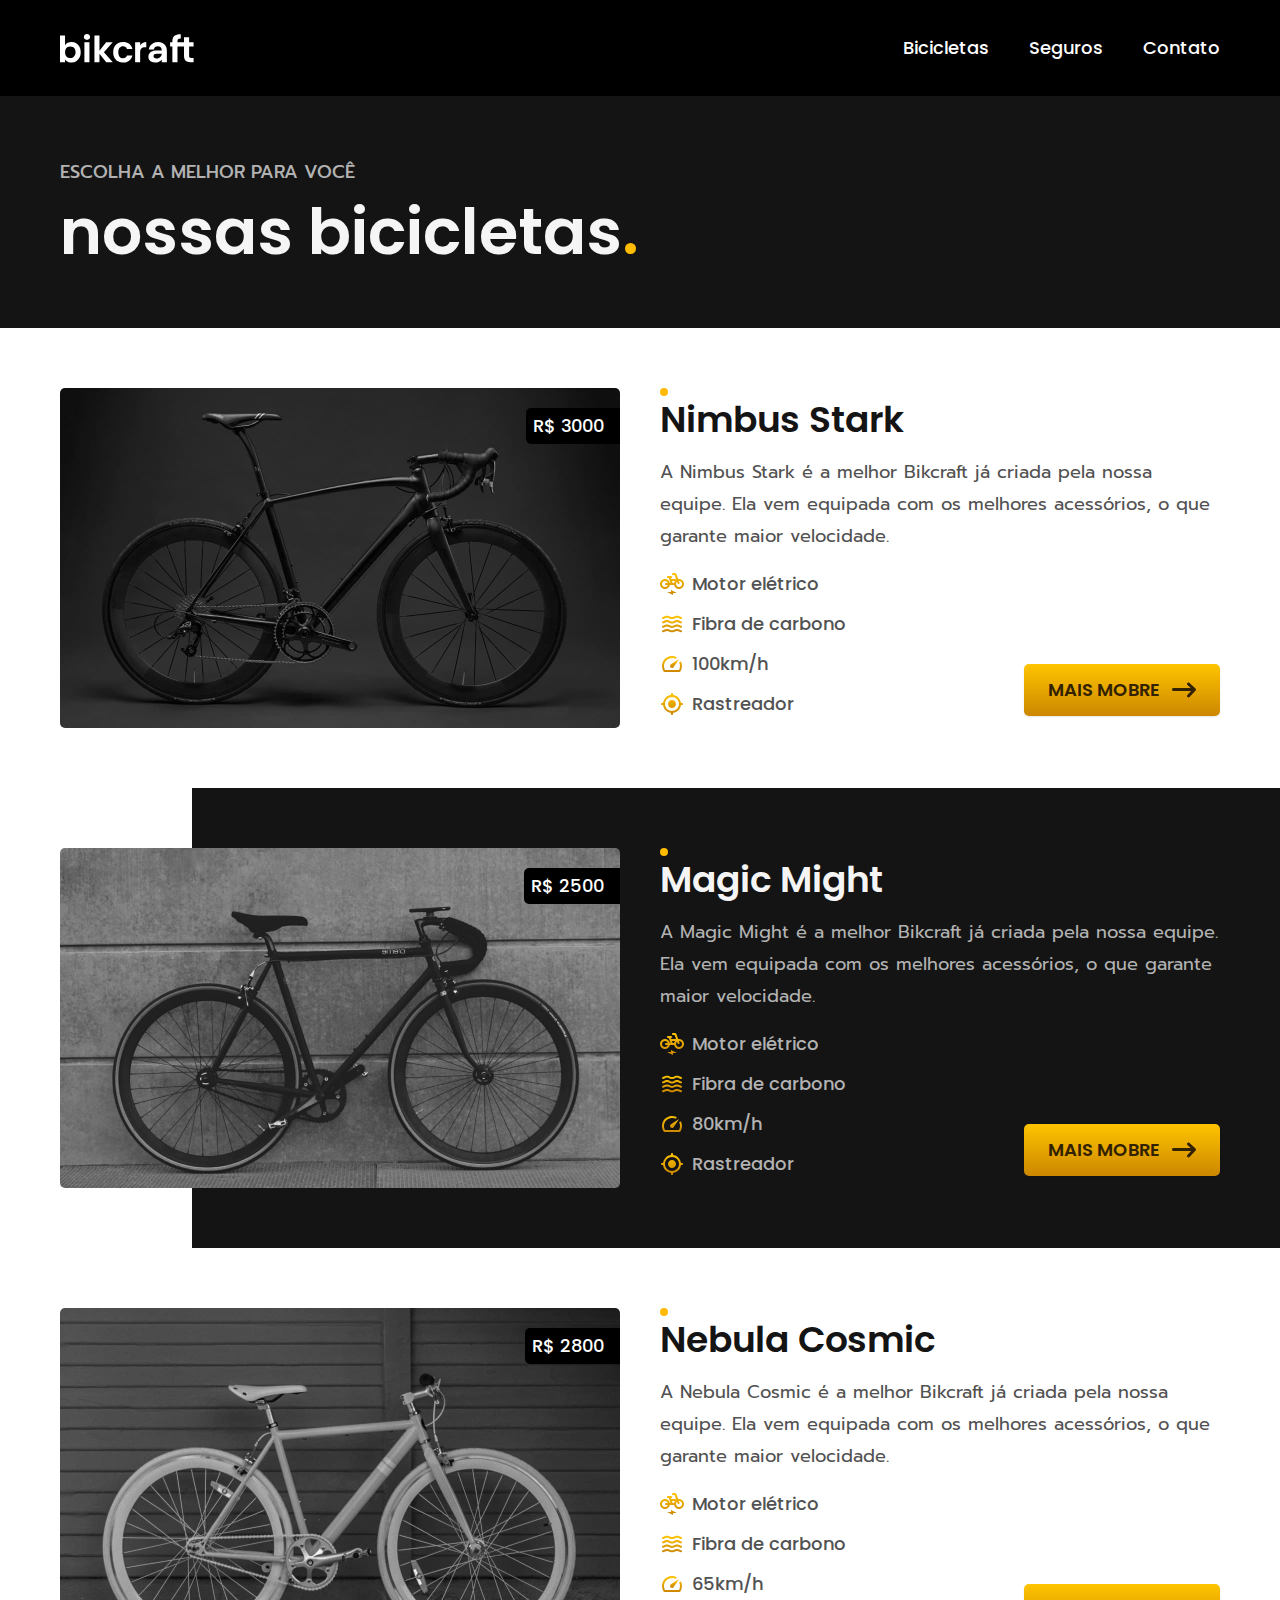
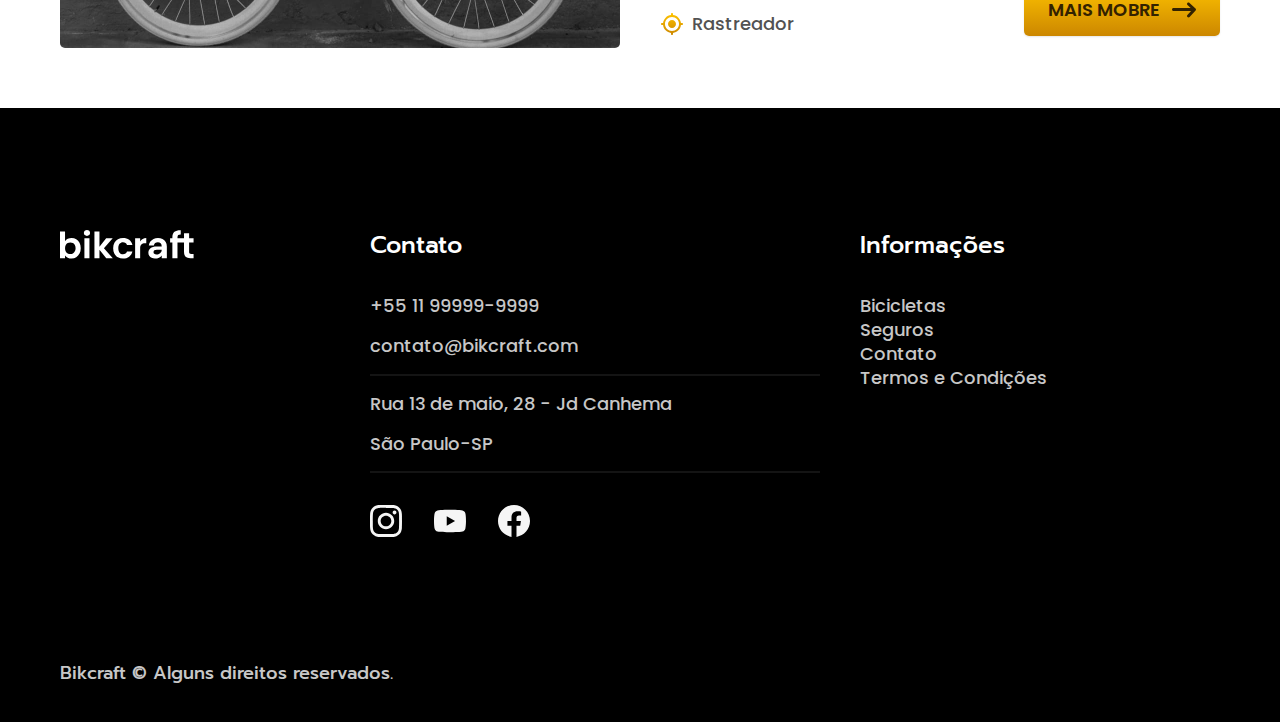
==== bicicletas.html @ c0b7e6fe "seguros e termos" ====
<!DOCTYPE html>
<html lang="pt-br">

<head>
  <meta charset="UTF-8">
  <meta name="viewport" content="width=device-width, initial-scale=1.0">
  <title>Bicicletas | Bikcraft</title>
  <meta nome="description" content="Bicicletas elétricas de alta precisão e qualidade,  feitas sob medida para o cliente. Explore o mundo na sua velocidade com a Bikcraft.">

  <link rel="stylesheet" href="/css/style.css">
  <link rel="preconnect" href="https://fonts.googleapis.com">
  <link rel="preconnect" href="https://fonts.gstatic.com" crossorigin>
  <link href="https://fonts.googleapis.com/css2?family=Poppins:wght@300;400;600&family=Prompt:wght@300;400;500&display=swap" rel="stylesheet">
  <link rel="preconnect" href="https://fonts.googleapis.com">
  <link rel="preconnect" href="https://fonts.gstatic.com" crossorigin>
  <link href="https://fonts.googleapis.com/css2?family=Merriweather:wght@900&display=swap" rel="stylesheet">
</head>

<body id="bibicletas">
  <header class="header-bg">
    <div class="header container">
      <a href="./">
        <img src="./img/bikcraft.svg" alt="Bikcraft">
      </a>
      <nav aria-label="primaria">
        <ul class="header-menu fonte-1-p c-0">
          <li><a href="./bicicletas.html">Bicicletas</a></li>
          <li><a href="./seguros.html">Seguros</a></li>
          <li><a href="./contato.html">Contato</a></li>
        </ul>
      </nav>
    </div>
  </header>

  <main>
    <div class="titulo-bg">
      <div class="titulo container">
        <p class="fonte-2-pp c-4">escolha a melhor para você</p>
        <h1 class="fonte-1-xg c-1">nossas bicicletas<span class="p-1">.</span></h1>
      </div>
    </div>

    <div class="bicicletas container">
      <div class="bicicletas-imagem">
        <img src="./img/bicicletas/Nimbus-bicicletas.jpg" alt=" Bicicleta Nimbus Stark">
        <span class="fonte-1-p c-0">R$ 3000</span>
      </div>
      <div class="bicicletas-conteudo">
        <h2 class="fonte-1-gg c-12">Nimbus Stark</h2>
        <p class="fonte-2-xp c-9">A Nimbus Stark é a melhor Bikcraft já criada pela nossa equipe. Ela vem equipada com os melhores acessórios, o que garante maior velocidade.</p>
        <ul class="fonte-1-p c-9">
          <li><img src="./img/icones/eletrica.svg" alt="">Motor elétrico</li>
          <li><img src="./img/icones/carbono.svg" alt="">Fibra de carbono</li>
          <li><img src="./img/icones/velocidade.svg" alt="">100km/h</li>
          <li><img src="./img/icones/rastreador.svg" alt="">Rastreador</li>
        </ul>
        <a class="botao seta" href="./bicicletas/nimbus.html">Mais Mobre</a>
      </div>
    </div>

    <div class="bicicletas-bg">
      <div class="bicicletas container">
        <div class="bicicletas-imagem">
          <img src="./img/bicicletas/magic-bicicletas.jpg" alt=" Bicicleta Magic Might">
          <span class="fonte-1-p c-0">R$ 2500</span>
        </div>
        <div class="bicicletas-conteudo">
          <h2 class="fonte-1-gg c-1">Magic Might</h2>
          <p class="fonte-2-xp c-4">A Magic Might é a melhor Bikcraft já criada pela nossa equipe. Ela vem equipada com os melhores acessórios, o que garante maior velocidade.</p>
          <ul class="fonte-1-p c-4">
            <li><img src="./img/icones/eletrica.svg" alt="">Motor elétrico</li>
            <li><img src="./img/icones/carbono.svg" alt="">Fibra de carbono</li>
            <li><img src="./img/icones/velocidade.svg" alt="">80km/h</li>
            <li><img src="./img/icones/rastreador.svg" alt="">Rastreador</li>
          </ul>
          <a class="botao seta" href="./bicicletas/magic.html">Mais Mobre</a>
        </div>
      </div>
    </div>

    <div class="bicicletas container">
      <div class="bicicletas-imagem">
        <img src="./img/bicicletas/nebula-bicicletas.jpg" alt=" Bicicleta Nebula Cosmic">
        <span class="fonte-1-p c-0">R$ 2800</span>
      </div>
      <div class="bicicletas-conteudo">
        <h2 class="fonte-1-gg c-12">Nebula Cosmic</h2>
        <p class="fonte-2-xp c-9">A Nebula Cosmic é a melhor Bikcraft já criada pela nossa equipe. Ela vem equipada com os melhores acessórios, o que garante maior velocidade.</p>
        <ul class="fonte-1-p c-9">
          <li><img src="./img/icones/eletrica.svg" alt="">Motor elétrico</li>
          <li><img src="./img/icones/carbono.svg" alt="">Fibra de carbono</li>
          <li><img src="./img/icones/velocidade.svg" alt="">65km/h</li>
          <li><img src="./img/icones/rastreador.svg" alt="">Rastreador</li>
        </ul>
        <a class="botao seta" href="./bicicletas/nebula.html">Mais Mobre</a>
      </div>
    </div>
  </main>


  <footer class="footer-bg">
    <div class="footer container">
      <img class="footer-logo" src="./img/bikcraft.svg" alt="Bikcraft">
      <div class="footer-contato">
        <h3 class="fonte-2-g c-0">Contato</h3>
        <ul class="fonte-1-p c-3">
          <li><a href="tel:+5511999999999">+55 11 99999-9999</a></li>
          <li><a href="mailto:contato@bikcraft.com">contato@bikcraft.com</a></li>
          <li>Rua 13 de maio, 28 - Jd Canhema</li>
          <li>São Paulo-SP</li>
        </ul>
        <div class="footer-redes">
          <a href="./">
            <img src="./img/redes/instagram.svg" alt="">
          </a>
          <a href="./">
            <img src="./img/redes/youtube.svg" alt="">
          </a>
          <a href="./">
            <img src="./img/redes/facebook.svg" alt="">
          </a>
        </div>
      </div>
      <div class="footer-informacoes">
        <h3 class="fonte-2-g c-0">Informações</h3>
        <nav>
          <ul class="fonte-1-p c-3">
            <li><a href="./bicicletas.html">Bicicletas</a></li>
            <li><a href="./seguros.html">Seguros</a></li>
            <li><a href="./contato.html">Contato</a></li>
            <li><a href="./Termos.html">Termos e Condições</a></li>
          </ul>
        </nav>
      </div>
      <p class=" footer-copy fonte-2-pp c-3">Bikcraft © Alguns direitos reservados.</p>
    </div>
  </footer>
</body>

</html>
---- css/style.css ----
/* algumas formatação do vs */
@import "./global/gloabal.css";
/* componetes global como o btn */
@import "./global/componentes.css";

@import "./global/tipografia.css";
@import "./global/cores.css";

@import "./global/header.css";
@import "./global/footer.css";

/* page home */
@import "./home/introducao.css";
@import "./bicicleta/bicicletas-lista.css";
@import "./home/tecnologia.css";
@import "./home/parceiros.css";
@import "./home/depoimento.css";

/* Bicicletas */
@import "./bicicleta/bicicletas.css";

/* seguros */
@import "./seguros/seguros.css";
@import "./seguros/vantagens.css";
@import "./seguros/perguntas.css";

/* Termos e condições */
@import "./termos/termos.css";
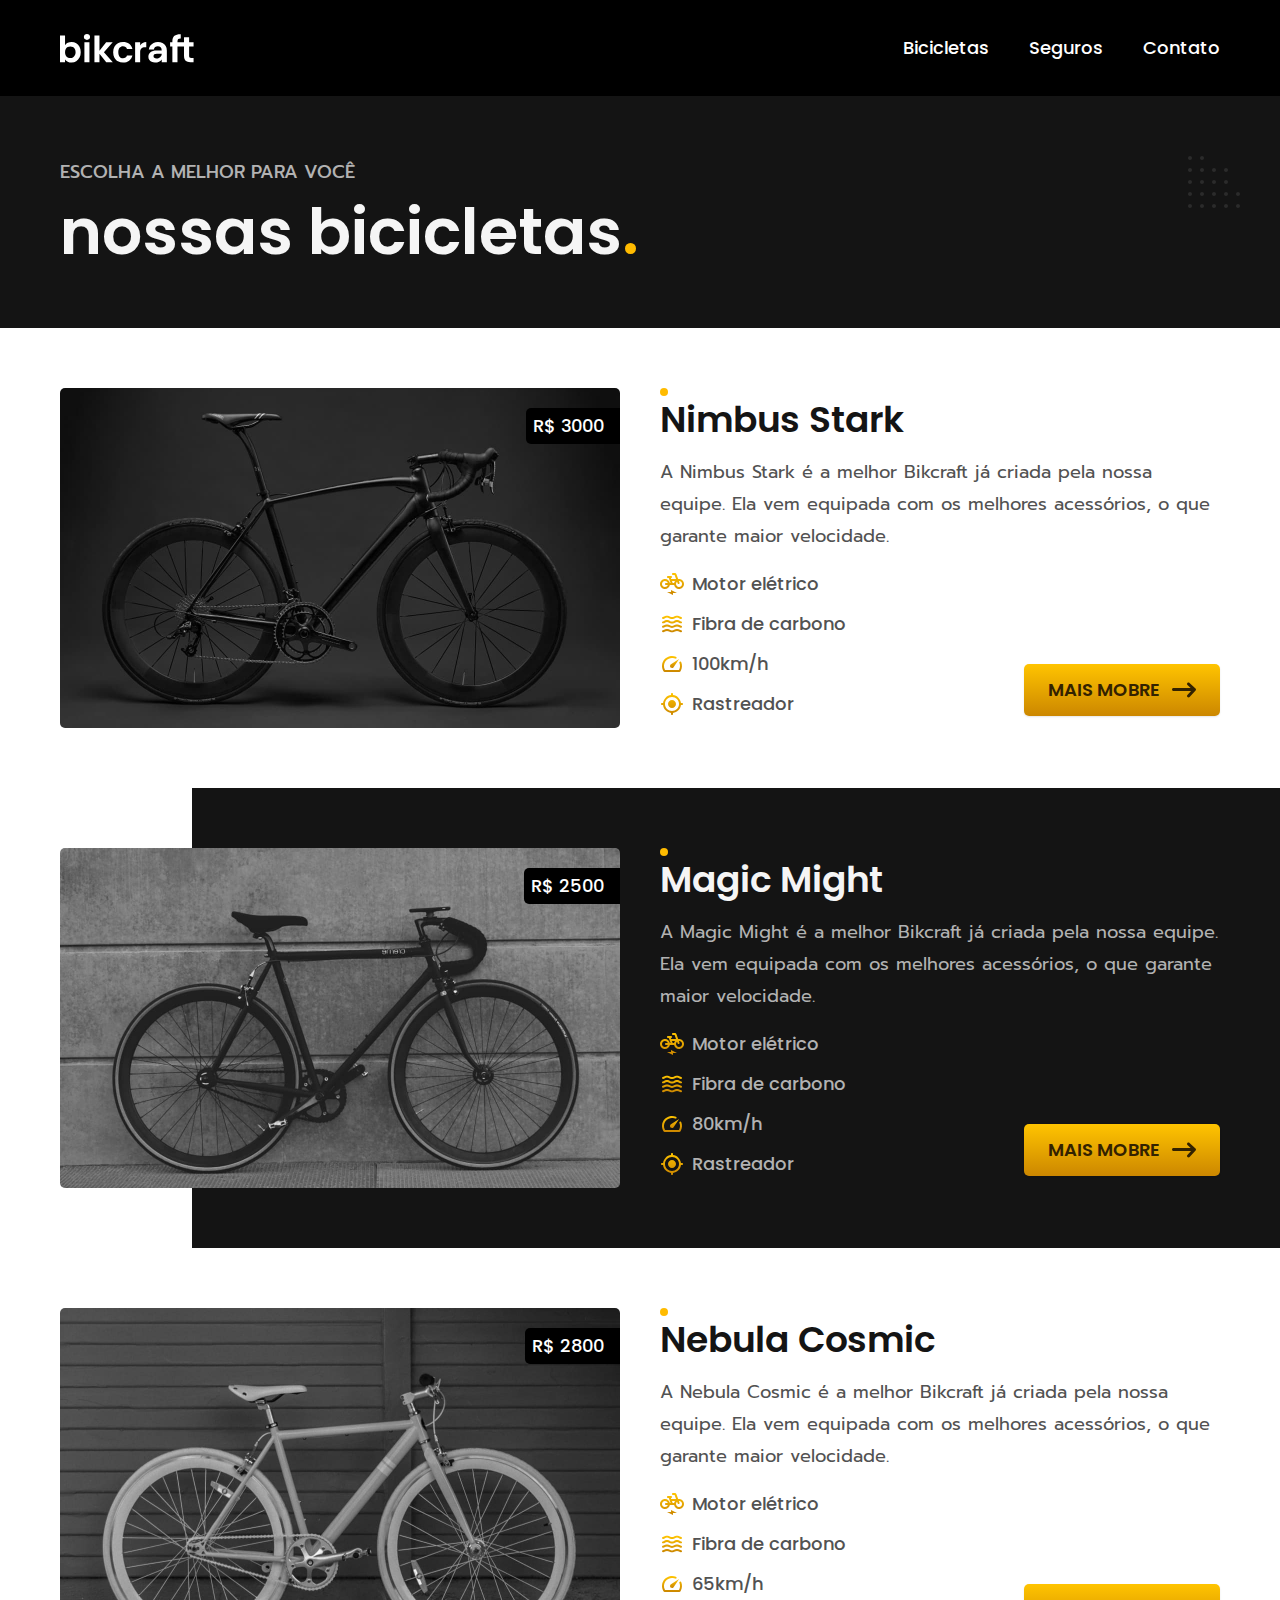
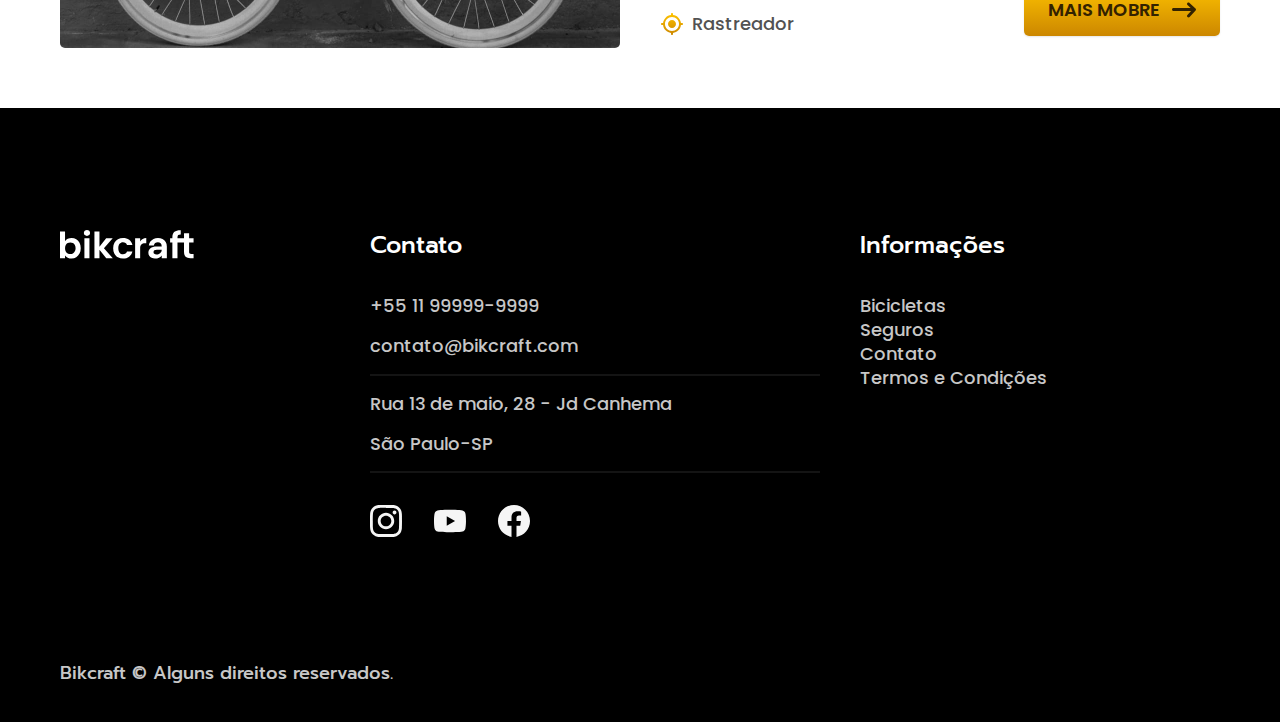
==== commit edf5b3da: "finalizando paginas" ====
--- a/bicicletas.html
+++ b/bicicletas.html
@@ -7,7 +7,9 @@
   <title>Bicicletas | Bikcraft</title>
   <meta nome="description" content="Bicicletas elétricas de alta precisão e qualidade,  feitas sob medida para o cliente. Explore o mundo na sua velocidade com a Bikcraft.">
 
+  <link rel="preload" href="/css/style.css" as="style">
   <link rel="stylesheet" href="/css/style.css">
+
   <link rel="preconnect" href="https://fonts.googleapis.com">
   <link rel="preconnect" href="https://fonts.gstatic.com" crossorigin>
   <link href="https://fonts.googleapis.com/css2?family=Poppins:wght@300;400;600&family=Prompt:wght@300;400;500&display=swap" rel="stylesheet">
@@ -20,7 +22,7 @@
   <header class="header-bg">
     <div class="header container">
       <a href="./">
-        <img src="./img/bikcraft.svg" alt="Bikcraft">
+        <img src="./img/bikcraft.svg" width="137" height="32" alt="Bikcraft">
       </a>
       <nav aria-label="primaria">
         <ul class="header-menu fonte-1-p c-0">
@@ -42,17 +44,17 @@
 
     <div class="bicicletas container">
       <div class="bicicletas-imagem">
-        <img src="./img/bicicletas/Nimbus-bicicletas.jpg" alt=" Bicicleta Nimbus Stark">
+        <img src="./img/bicicletas/Nimbus-bicicletas.jpg" width="1120" height="680" alt=" Bicicleta Nimbus Stark">
         <span class="fonte-1-p c-0">R$ 3000</span>
       </div>
       <div class="bicicletas-conteudo">
         <h2 class="fonte-1-gg c-12">Nimbus Stark</h2>
         <p class="fonte-2-xp c-9">A Nimbus Stark é a melhor Bikcraft já criada pela nossa equipe. Ela vem equipada com os melhores acessórios, o que garante maior velocidade.</p>
         <ul class="fonte-1-p c-9">
-          <li><img src="./img/icones/eletrica.svg" alt="">Motor elétrico</li>
-          <li><img src="./img/icones/carbono.svg" alt="">Fibra de carbono</li>
-          <li><img src="./img/icones/velocidade.svg" alt="">100km/h</li>
-          <li><img src="./img/icones/rastreador.svg" alt="">Rastreador</li>
+          <li><img src="./img/icones/eletrica.svg" width="32" height="32" alt="">Motor elétrico</li>
+          <li><img src="./img/icones/carbono.svg" width="32" height="32" alt="">Fibra de carbono</li>
+          <li><img src="./img/icones/velocidade.svg" width="32" height="32" alt="">100km/h</li>
+          <li><img src="./img/icones/rastreador.svg" width="32" height="32" alt="">Rastreador</li>
         </ul>
         <a class="botao seta" href="./bicicletas/nimbus.html">Mais Mobre</a>
       </div>
@@ -61,17 +63,17 @@
     <div class="bicicletas-bg">
       <div class="bicicletas container">
         <div class="bicicletas-imagem">
-          <img src="./img/bicicletas/magic-bicicletas.jpg" alt=" Bicicleta Magic Might">
+          <img src="./img/bicicletas/magic-bicicletas.jpg" width="1120" height="680" alt=" Bicicleta Magic Might">
           <span class="fonte-1-p c-0">R$ 2500</span>
         </div>
         <div class="bicicletas-conteudo">
           <h2 class="fonte-1-gg c-1">Magic Might</h2>
           <p class="fonte-2-xp c-4">A Magic Might é a melhor Bikcraft já criada pela nossa equipe. Ela vem equipada com os melhores acessórios, o que garante maior velocidade.</p>
           <ul class="fonte-1-p c-4">
-            <li><img src="./img/icones/eletrica.svg" alt="">Motor elétrico</li>
-            <li><img src="./img/icones/carbono.svg" alt="">Fibra de carbono</li>
-            <li><img src="./img/icones/velocidade.svg" alt="">80km/h</li>
-            <li><img src="./img/icones/rastreador.svg" alt="">Rastreador</li>
+            <li><img src="./img/icones/eletrica.svg" width="32" height="32" alt="">Motor elétrico</li>
+            <li><img src="./img/icones/carbono.svg" width="32" height="32" alt="">Fibra de carbono</li>
+            <li><img src="./img/icones/velocidade.svg" width="32" height="32" alt="">80km/h</li>
+            <li><img src="./img/icones/rastreador.svg" width="32" height="32" alt="">Rastreador</li>
           </ul>
           <a class="botao seta" href="./bicicletas/magic.html">Mais Mobre</a>
         </div>
@@ -80,17 +82,17 @@
 
     <div class="bicicletas container">
       <div class="bicicletas-imagem">
-        <img src="./img/bicicletas/nebula-bicicletas.jpg" alt=" Bicicleta Nebula Cosmic">
+        <img src="./img/bicicletas/nebula-bicicletas.jpg" width="1120" height="680" alt=" Bicicleta Nebula Cosmic">
         <span class="fonte-1-p c-0">R$ 2800</span>
       </div>
       <div class="bicicletas-conteudo">
         <h2 class="fonte-1-gg c-12">Nebula Cosmic</h2>
         <p class="fonte-2-xp c-9">A Nebula Cosmic é a melhor Bikcraft já criada pela nossa equipe. Ela vem equipada com os melhores acessórios, o que garante maior velocidade.</p>
         <ul class="fonte-1-p c-9">
-          <li><img src="./img/icones/eletrica.svg" alt="">Motor elétrico</li>
-          <li><img src="./img/icones/carbono.svg" alt="">Fibra de carbono</li>
-          <li><img src="./img/icones/velocidade.svg" alt="">65km/h</li>
-          <li><img src="./img/icones/rastreador.svg" alt="">Rastreador</li>
+          <li><img src="./img/icones/eletrica.svg" width="32" height="32" alt="">Motor elétrico</li>
+          <li><img src="./img/icones/carbono.svg" width="32" height="32" alt="">Fibra de carbono</li>
+          <li><img src="./img/icones/velocidade.svg" width="32" height="32" alt="">65km/h</li>
+          <li><img src="./img/icones/rastreador.svg" width="32" height="32" alt="">Rastreador</li>
         </ul>
         <a class="botao seta" href="./bicicletas/nebula.html">Mais Mobre</a>
       </div>
@@ -100,7 +102,7 @@
 
   <footer class="footer-bg">
     <div class="footer container">
-      <img class="footer-logo" src="./img/bikcraft.svg" alt="Bikcraft">
+      <img class="footer-logo" src="./img/bikcraft.svg" width="137" height="32" alt="Bikcraft">
       <div class="footer-contato">
         <h3 class="fonte-2-g c-0">Contato</h3>
         <ul class="fonte-1-p c-3">
@@ -111,13 +113,13 @@
         </ul>
         <div class="footer-redes">
           <a href="./">
-            <img src="./img/redes/instagram.svg" alt="">
+            <img src="./img/redes/instagram.svg" width="32" height="32" alt="instagram">
           </a>
           <a href="./">
-            <img src="./img/redes/youtube.svg" alt="">
+            <img src="./img/redes/youtube.svg" width="32" height="32" alt="youtube">
           </a>
           <a href="./">
-            <img src="./img/redes/facebook.svg" alt="">
+            <img src="./img/redes/facebook.svg" width="32" height="32" alt="facebook">
           </a>
         </div>
       </div>
--- a/css/style.css
+++ b/css/style.css
@@ -1,28 +1,40 @@
 /* algumas formatação do vs */
 @import "./global/gloabal.css";
-/* componetes global como o btn */
+
+/* componetes global */
 @import "./global/componentes.css";
-
 @import "./global/tipografia.css";
 @import "./global/cores.css";
+@import "./global/formulario.css";
 
 @import "./global/header.css";
 @import "./global/footer.css";
 
 /* page home */
 @import "./home/introducao.css";
-@import "./bicicleta/bicicletas-lista.css";
 @import "./home/tecnologia.css";
 @import "./home/parceiros.css";
 @import "./home/depoimento.css";
 
 /* Bicicletas */
 @import "./bicicleta/bicicletas.css";
+@import "./bicicleta/bicicletas-lista.css";
+
+/* page Bicicletas Internas */
+@import "./bicicletas-interna/bicicletas-interna.css";
+@import "./bicicletas-interna/seguro.css";
 
 /* seguros */
 @import "./seguros/seguros.css";
 @import "./seguros/vantagens.css";
 @import "./seguros/perguntas.css";
 
+/* page contatos  */
+@import "./contato/contato.css";
+@import "./contato/lojas.css";
+
+/* page orcamento */
+@import "./orcamento/orcamento.css";
+
 /* Termos e condições */
 @import "./termos/termos.css";
--- a/css/style.css
+++ b/css/style.css
@@ -1,28 +1,40 @@
 /* algumas formatação do vs */
 @import "./global/gloabal.css";
-/* componetes global como o btn */
+
+/* componetes global */
 @import "./global/componentes.css";
-
 @import "./global/tipografia.css";
 @import "./global/cores.css";
+@import "./global/formulario.css";
 
 @import "./global/header.css";
 @import "./global/footer.css";
 
 /* page home */
 @import "./home/introducao.css";
-@import "./bicicleta/bicicletas-lista.css";
 @import "./home/tecnologia.css";
 @import "./home/parceiros.css";
 @import "./home/depoimento.css";
 
 /* Bicicletas */
 @import "./bicicleta/bicicletas.css";
+@import "./bicicleta/bicicletas-lista.css";
+
+/* page Bicicletas Internas */
+@import "./bicicletas-interna/bicicletas-interna.css";
+@import "./bicicletas-interna/seguro.css";
 
 /* seguros */
 @import "./seguros/seguros.css";
 @import "./seguros/vantagens.css";
 @import "./seguros/perguntas.css";
 
+/* page contatos  */
+@import "./contato/contato.css";
+@import "./contato/lojas.css";
+
+/* page orcamento */
+@import "./orcamento/orcamento.css";
+
 /* Termos e condições */
 @import "./termos/termos.css";
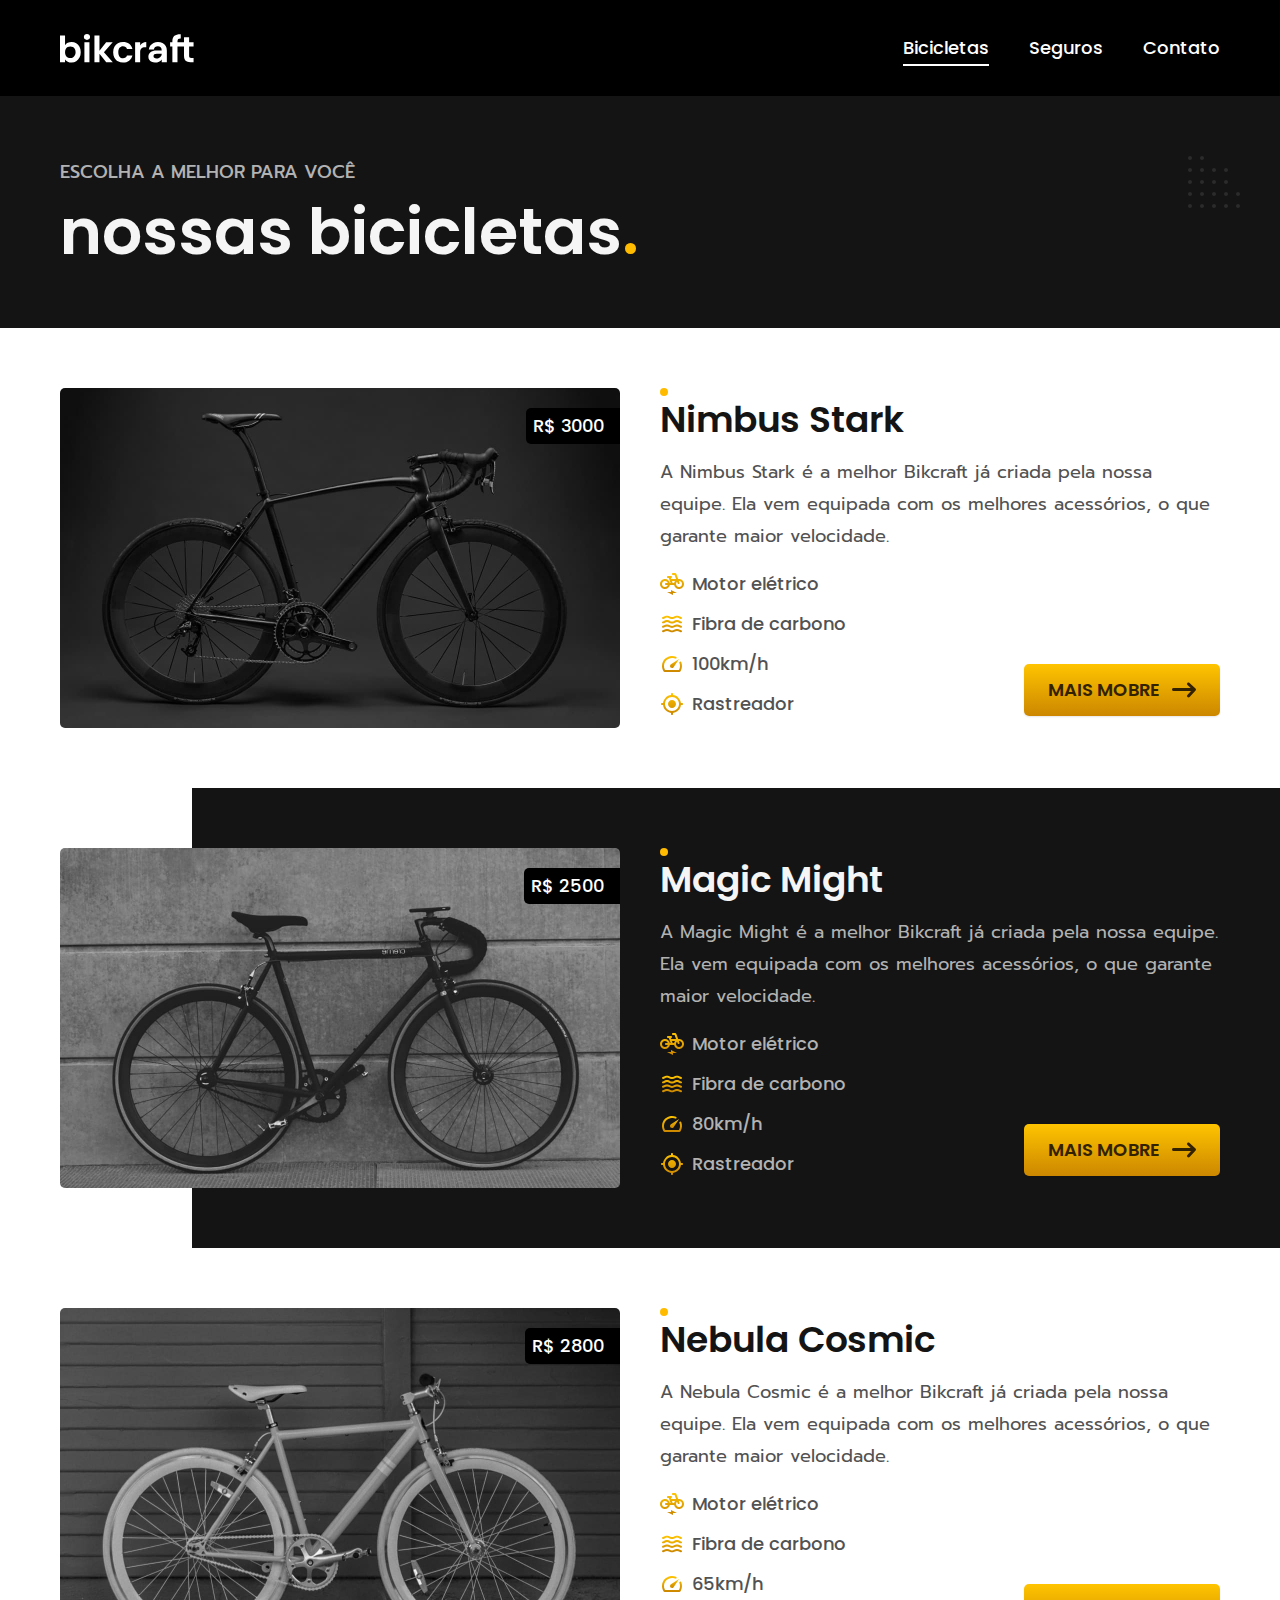
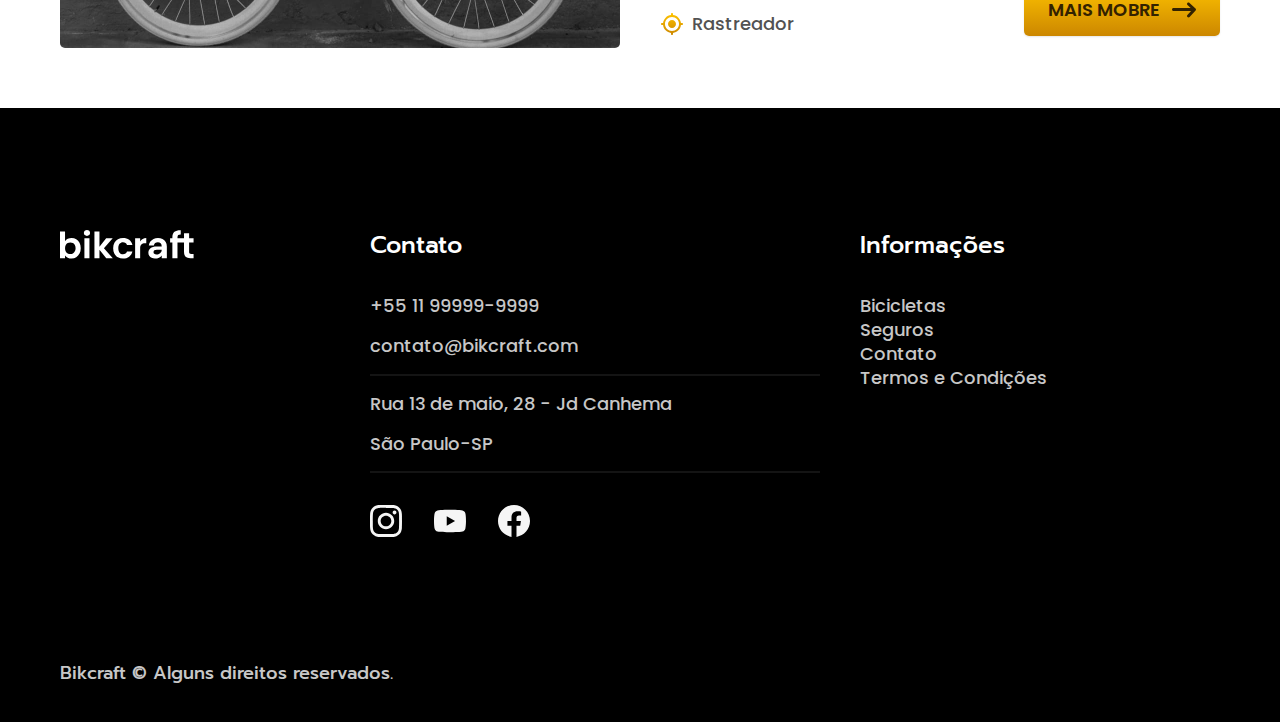
==== commit 3c541a30: "animações com js" ====
--- a/bicicletas.html
+++ b/bicicletas.html
@@ -37,8 +37,8 @@
   <main>
     <div class="titulo-bg">
       <div class="titulo container">
-        <p class="fonte-2-pp c-4">escolha a melhor para você</p>
-        <h1 class="fonte-1-xg c-1">nossas bicicletas<span class="p-1">.</span></h1>
+        <p class="fonte-2-pp c-4 fadeInLeft" data-anime="200">escolha a melhor para você</p>
+        <h1 class="fonte-1-xg c-1 fadeInLeft" data-anime="400">nossas bicicletas<span class="p-1">.</span></h1>
       </div>
     </div>
 
@@ -137,6 +137,8 @@
       <p class=" footer-copy fonte-2-pp c-3">Bikcraft © Alguns direitos reservados.</p>
     </div>
   </footer>
+  <script src="./js/plugins/simple-anime.js"></script>
+  <script src="./js/script.js"></script>
 </body>
 
 </html>--- a/css/style.css
+++ b/css/style.css
@@ -6,6 +6,7 @@
 @import "./global/tipografia.css";
 @import "./global/cores.css";
 @import "./global/formulario.css";
+@import "./global/animacao.css";
 
 @import "./global/header.css";
 @import "./global/footer.css";
--- a/css/style.css
+++ b/css/style.css
@@ -6,6 +6,7 @@
 @import "./global/tipografia.css";
 @import "./global/cores.css";
 @import "./global/formulario.css";
+@import "./global/animacao.css";
 
 @import "./global/header.css";
 @import "./global/footer.css";
